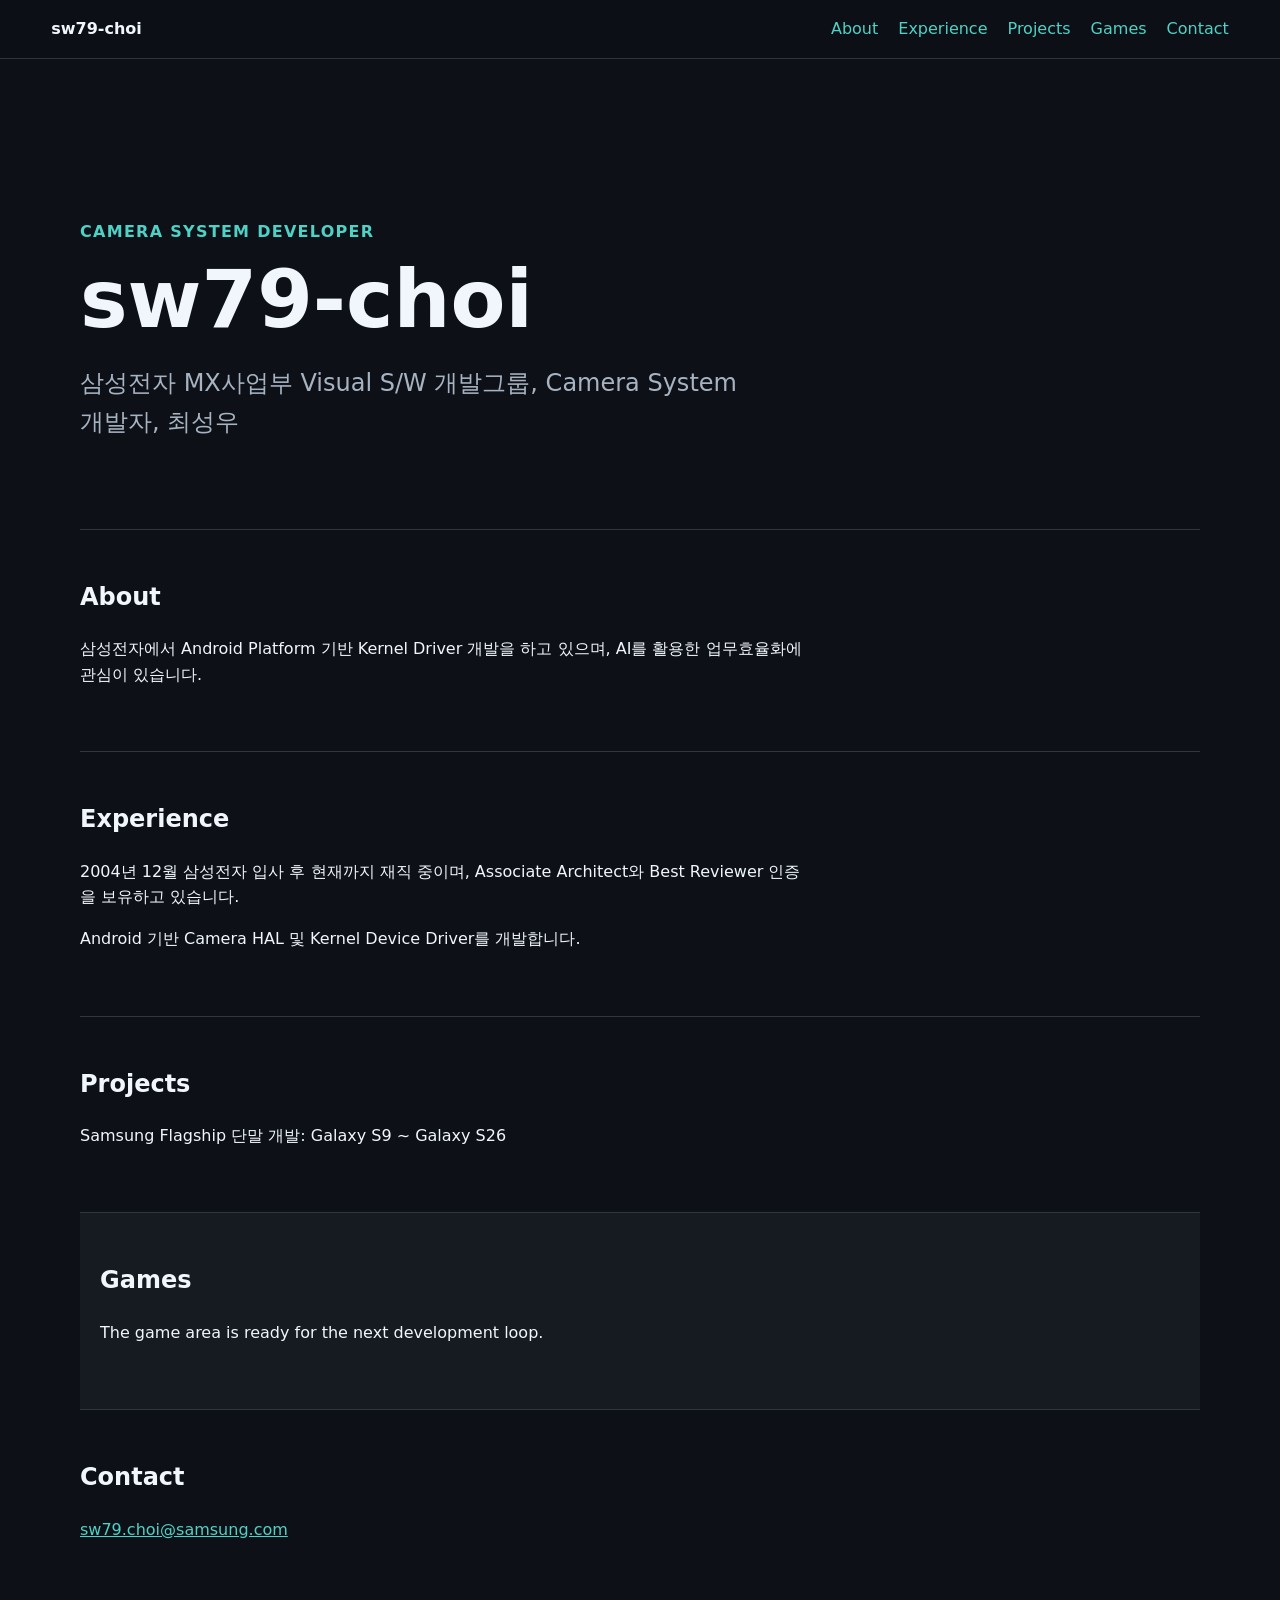
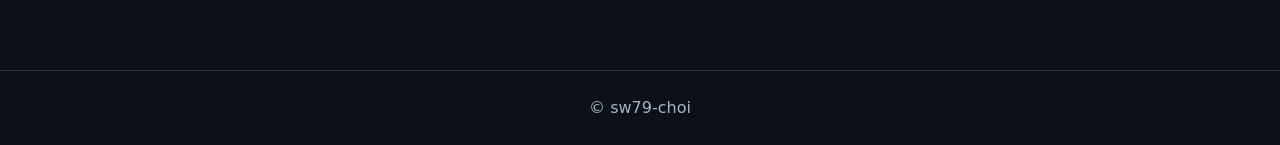
==== index.html @ a6afb8ab "Build responsive professional site skeleton" ====
<!doctype html>
<html lang="en">
<head>
  <meta charset="utf-8">
  <meta name="viewport" content="width=device-width, initial-scale=1">
  <meta name="description" content="sw79-choi professional profile and games">
  <title>sw79-choi | Camera System Developer</title>
  <link rel="stylesheet" href="styles.css">
</head>
<body>
  <header class="site-header">
    <a class="brand" href="#top">sw79-choi</a>
    <nav aria-label="Primary navigation">
      <a href="#about">About</a>
      <a href="#experience">Experience</a>
      <a href="#projects">Projects</a>
      <a href="#games">Games</a>
      <a href="#contact">Contact</a>
    </nav>
  </header>

  <main id="top">
    <section class="hero" aria-labelledby="hero-title">
      <p class="eyebrow">Camera System Developer</p>
      <h1 id="hero-title">sw79-choi</h1>
      <p class="lede">삼성전자 MX사업부 Visual S/W 개발그룹, Camera System 개발자, 최성우</p>
    </section>

    <section id="about" class="content-section" aria-labelledby="about-title">
      <h2 id="about-title">About</h2>
      <p>삼성전자에서 Android Platform 기반 Kernel Driver 개발을 하고 있으며, AI를 활용한 업무효율화에 관심이 있습니다.</p>
    </section>

    <section id="experience" class="content-section" aria-labelledby="experience-title">
      <h2 id="experience-title">Experience</h2>
      <p>2004년 12월 삼성전자 입사 후 현재까지 재직 중이며, Associate Architect와 Best Reviewer 인증을 보유하고 있습니다.</p>
      <p>Android 기반 Camera HAL 및 Kernel Device Driver를 개발합니다.</p>
    </section>

    <section id="projects" class="content-section" aria-labelledby="projects-title">
      <h2 id="projects-title">Projects</h2>
      <p>Samsung Flagship 단말 개발: Galaxy S9 ~ Galaxy S26</p>
    </section>

    <section id="games" class="content-section game-placeholder" aria-labelledby="games-title">
      <h2 id="games-title">Games</h2>
      <p>The game area is ready for the next development loop.</p>
    </section>

    <section id="contact" class="content-section" aria-labelledby="contact-title">
      <h2 id="contact-title">Contact</h2>
      <p><a href="mailto:sw79.choi@samsung.com">sw79.choi@samsung.com</a></p>
    </section>
  </main>

  <footer class="site-footer">&copy; sw79-choi</footer>
  <script src="script.js" defer></script>
</body>
</html>
---- styles.css ----
:root {
  color-scheme: dark;
  --background: #0d1117;
  --surface: #161b22;
  --text: #f0f6fc;
  --muted: #a8b3c2;
  --accent: #4fd1c5;
  --border: #30363d;
}

* {
  box-sizing: border-box;
}

html {
  scroll-behavior: smooth;
}

body {
  margin: 0;
  background: var(--background);
  color: var(--text);
  font: 16px/1.6 system-ui, -apple-system, BlinkMacSystemFont, "Segoe UI", sans-serif;
}

a {
  color: var(--accent);
}

.site-header {
  align-items: center;
  border-bottom: 1px solid var(--border);
  display: flex;
  gap: 1.5rem;
  justify-content: space-between;
  padding: 1rem clamp(1rem, 4vw, 4rem);
  position: sticky;
  top: 0;
  background: rgba(13, 17, 23, 0.96);
  z-index: 1;
}

.brand {
  color: var(--text);
  font-weight: 700;
  text-decoration: none;
}

nav {
  display: flex;
  flex-wrap: wrap;
  gap: 0.75rem 1.25rem;
  justify-content: flex-end;
}

nav a {
  text-decoration: none;
}

main {
  margin: 0 auto;
  max-width: 72rem;
  padding: 0 1rem 4rem;
}

.hero {
  min-height: 50vh;
  padding: clamp(4rem, 12vw, 9rem) 0 4rem;
}

.eyebrow {
  color: var(--accent);
  font-weight: 700;
  letter-spacing: 0.08em;
  text-transform: uppercase;
}

h1 {
  font-size: clamp(2.5rem, 8vw, 5rem);
  line-height: 1;
  margin: 0;
}

h2 {
  margin-top: 0;
}

.lede {
  color: var(--muted);
  font-size: clamp(1.1rem, 2.5vw, 1.5rem);
  max-width: 42rem;
}

.content-section {
  border-top: 1px solid var(--border);
  padding: 3rem 0;
}

.content-section p {
  max-width: 46rem;
}

.game-placeholder {
  background: var(--surface);
  padding-left: 1.25rem;
  padding-right: 1.25rem;
}

.site-footer {
  border-top: 1px solid var(--border);
  color: var(--muted);
  padding: 1.5rem 1rem;
  text-align: center;
}

@media (max-width: 48rem) {
  .site-header {
    align-items: flex-start;
    flex-direction: column;
    gap: 0.75rem;
  }

  nav {
    justify-content: flex-start;
  }
}
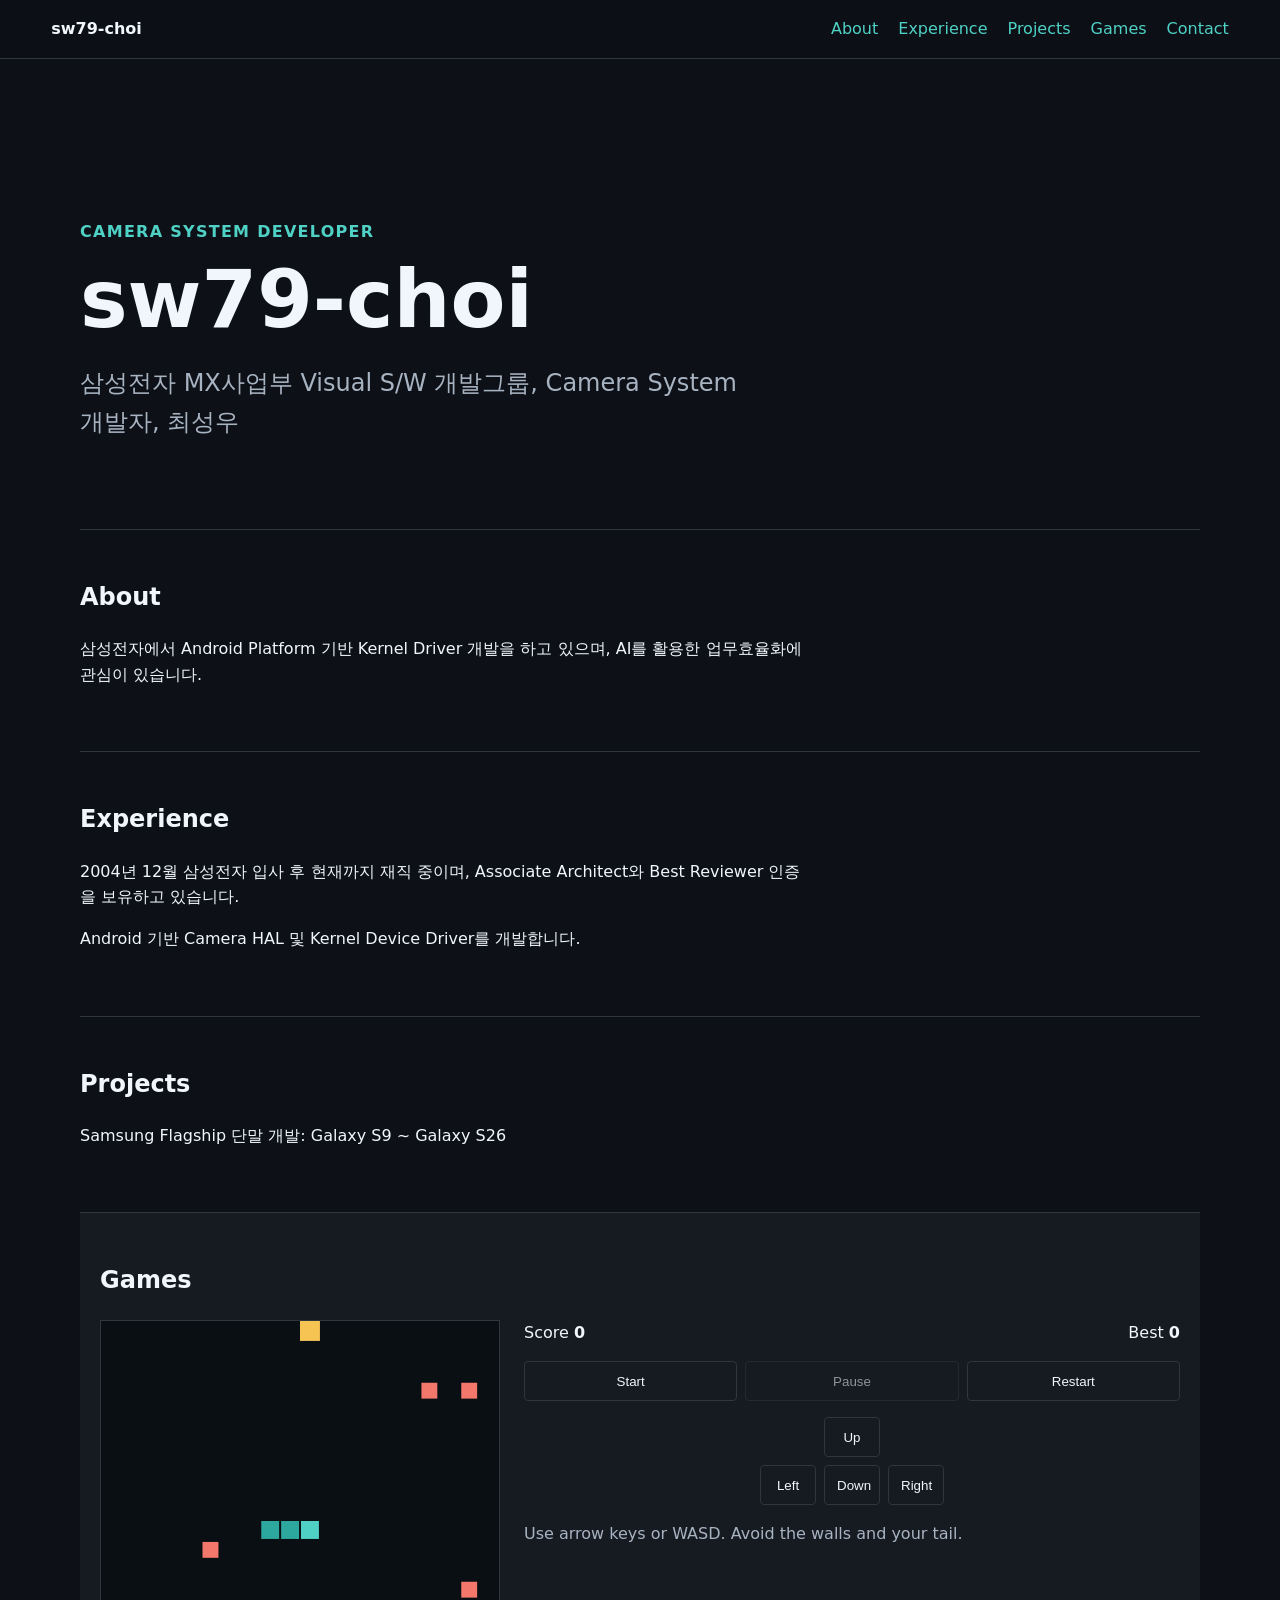
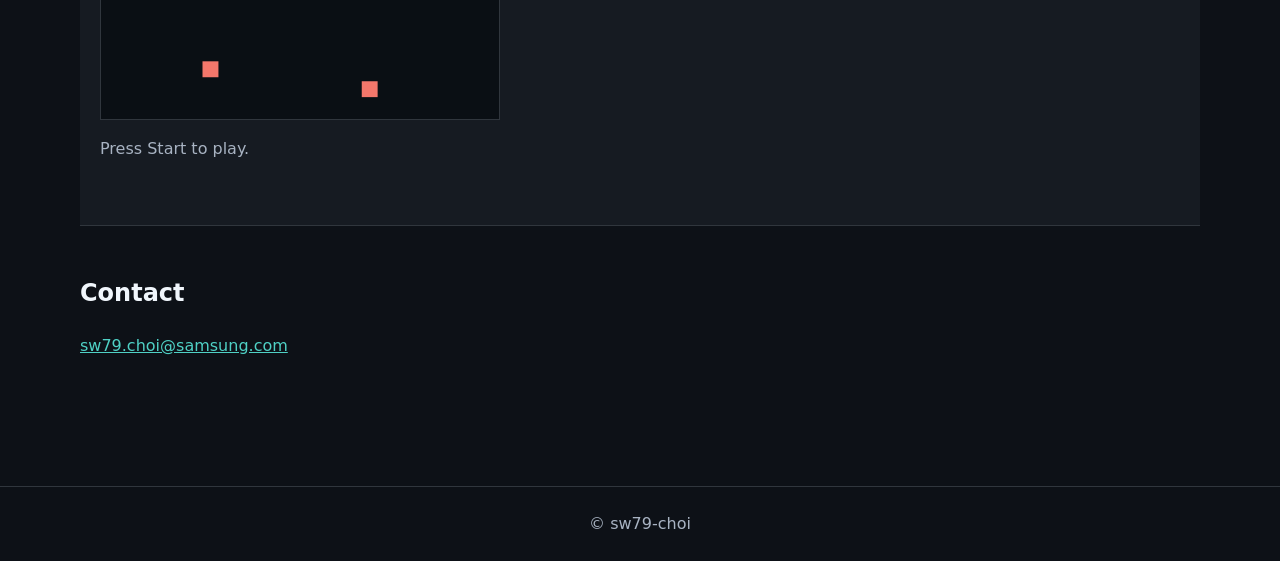
==== commit ca8edc9e: "Complete responsive worm game experience" ====
--- a/index.html
+++ b/index.html
@@ -42,9 +42,32 @@
       <p>Samsung Flagship 단말 개발: Galaxy S9 ~ Galaxy S26</p>
     </section>
 
-    <section id="games" class="content-section game-placeholder" aria-labelledby="games-title">
+    <section id="games" class="content-section game-section" aria-labelledby="games-title">
       <h2 id="games-title">Games</h2>
-      <p>The game area is ready for the next development loop.</p>
+      <div class="game-layout">
+        <div class="game-board-wrap">
+          <canvas id="game-board" width="400" height="400" aria-label="Worm game board"></canvas>
+          <p id="game-status" class="game-status" aria-live="polite">Press Start to play.</p>
+        </div>
+        <div class="game-panel">
+          <div class="score-row" aria-label="Game scores">
+            <span>Score <strong id="score">0</strong></span>
+            <span>Best <strong id="high-score">0</strong></span>
+          </div>
+          <div class="game-actions">
+            <button id="start-game" type="button">Start</button>
+            <button id="pause-game" type="button" disabled>Pause</button>
+            <button id="restart-game" type="button">Restart</button>
+          </div>
+          <div class="direction-pad" aria-label="Touch controls">
+            <button type="button" data-direction="up" aria-label="Move up">Up</button>
+            <button type="button" data-direction="left" aria-label="Move left">Left</button>
+            <button type="button" data-direction="down" aria-label="Move down">Down</button>
+            <button type="button" data-direction="right" aria-label="Move right">Right</button>
+          </div>
+          <p class="game-help">Use arrow keys or WASD. Avoid the walls and your tail.</p>
+        </div>
+      </div>
     </section>
 
     <section id="contact" class="content-section" aria-labelledby="contact-title">
--- a/styles.css
+++ b/styles.css
@@ -100,10 +100,98 @@
   max-width: 46rem;
 }
 
-.game-placeholder {
+.game-section {
   background: var(--surface);
   padding-left: 1.25rem;
   padding-right: 1.25rem;
+}
+
+.game-layout {
+  align-items: start;
+  display: grid;
+  gap: 1.5rem;
+  grid-template-columns: minmax(0, 400px) minmax(12rem, 1fr);
+}
+
+.game-board-wrap {
+  min-width: 0;
+}
+
+#game-board {
+  background: #0a0f14;
+  border: 1px solid var(--border);
+  display: block;
+  height: auto;
+  max-width: 100%;
+  touch-action: none;
+  width: 400px;
+}
+
+.game-status,
+.game-help {
+  color: var(--muted);
+}
+
+.score-row {
+  display: flex;
+  flex-wrap: wrap;
+  gap: 1rem 2rem;
+  justify-content: space-between;
+}
+
+.game-actions,
+.direction-pad {
+  display: grid;
+  gap: 0.5rem;
+  margin-top: 1rem;
+}
+
+.game-actions {
+  grid-template-columns: repeat(3, minmax(0, 1fr));
+}
+
+.direction-pad {
+  grid-template-columns: repeat(3, minmax(0, 3.5rem));
+  justify-content: center;
+}
+
+.direction-pad button:first-child {
+  grid-column: 2;
+}
+
+.direction-pad button:nth-child(2) {
+  grid-column: 1;
+  grid-row: 2;
+}
+
+.direction-pad button:nth-child(3) {
+  grid-column: 2;
+  grid-row: 2;
+}
+
+.direction-pad button:nth-child(4) {
+  grid-column: 3;
+  grid-row: 2;
+}
+
+button {
+  background: transparent;
+  border: 1px solid var(--border);
+  border-radius: 4px;
+  color: var(--text);
+  cursor: pointer;
+  min-height: 2.5rem;
+  padding: 0.5rem 0.75rem;
+}
+
+button:hover,
+button:focus-visible {
+  border-color: var(--accent);
+}
+
+button:disabled {
+  cursor: not-allowed;
+  opacity: 0.55;
 }
 
 .site-footer {
@@ -123,4 +211,8 @@
   nav {
     justify-content: flex-start;
   }
-}
+
+  .game-layout {
+    grid-template-columns: 1fr;
+  }
+}
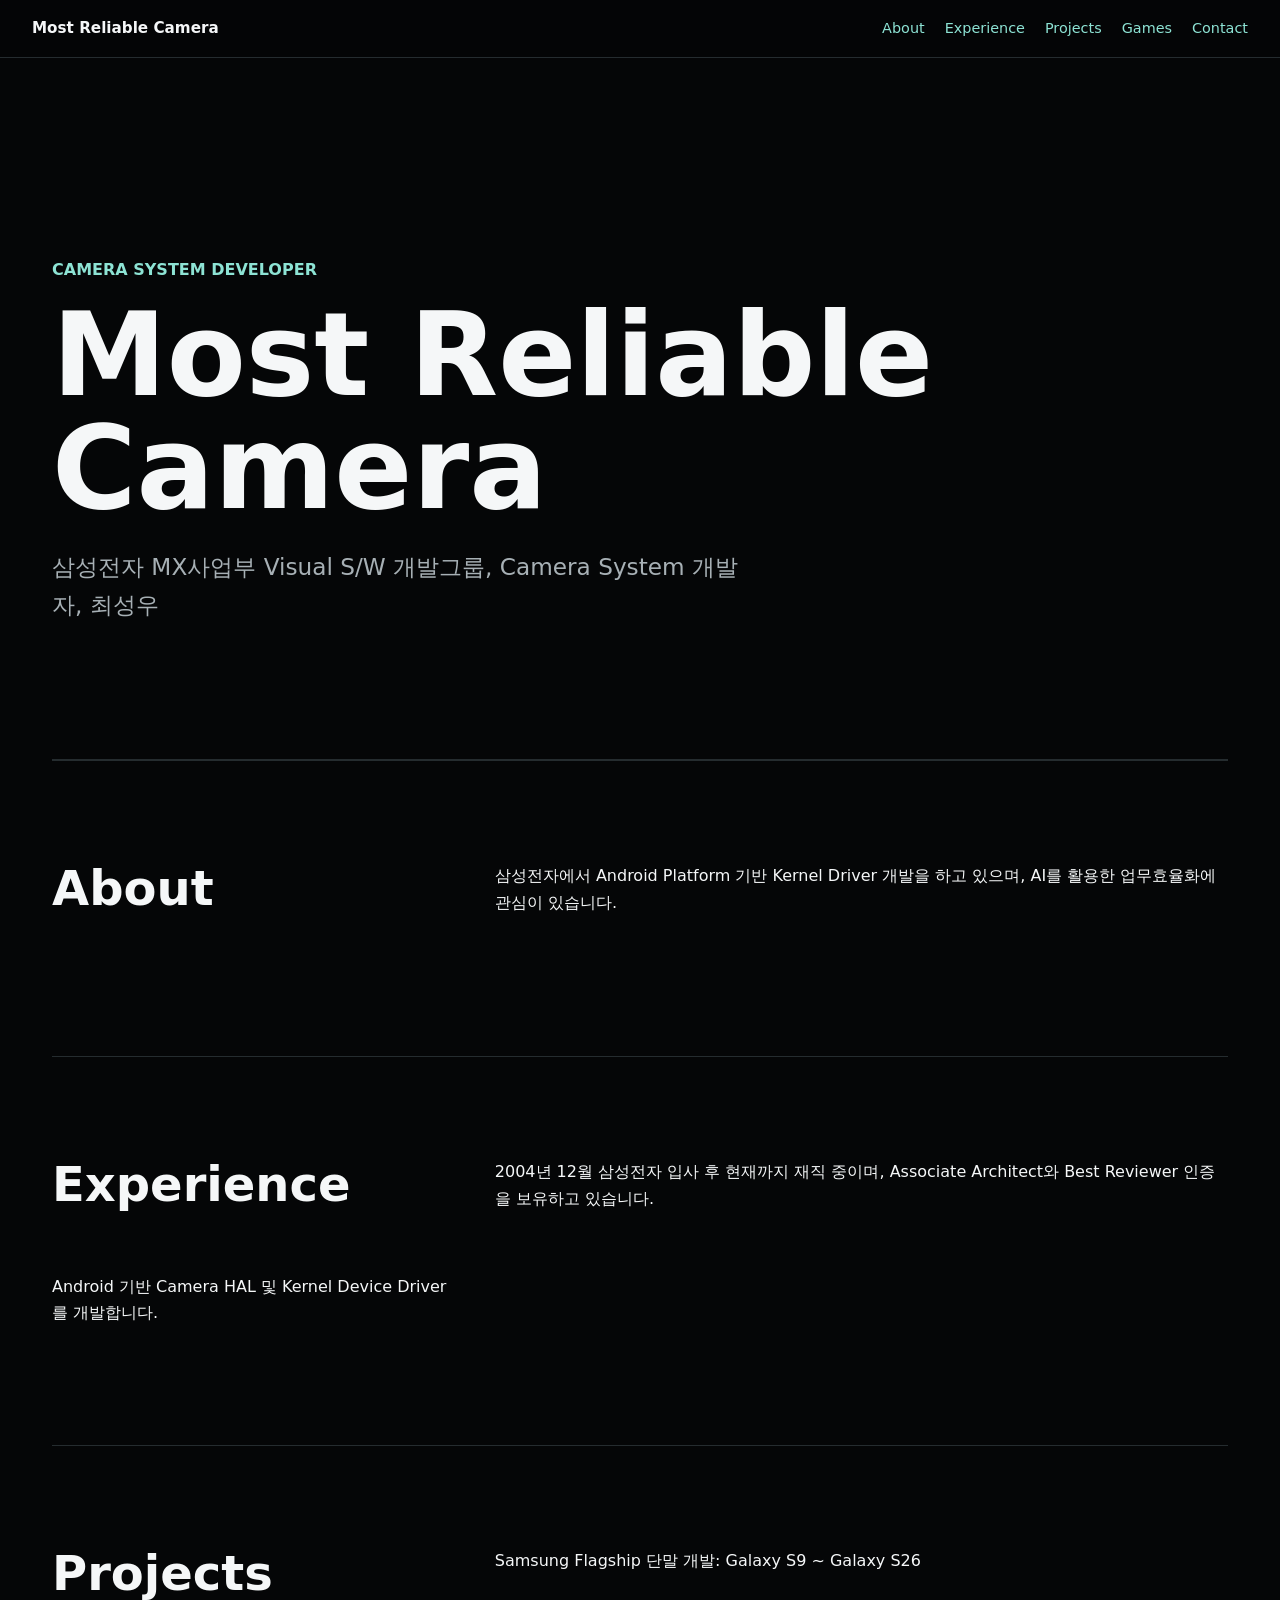
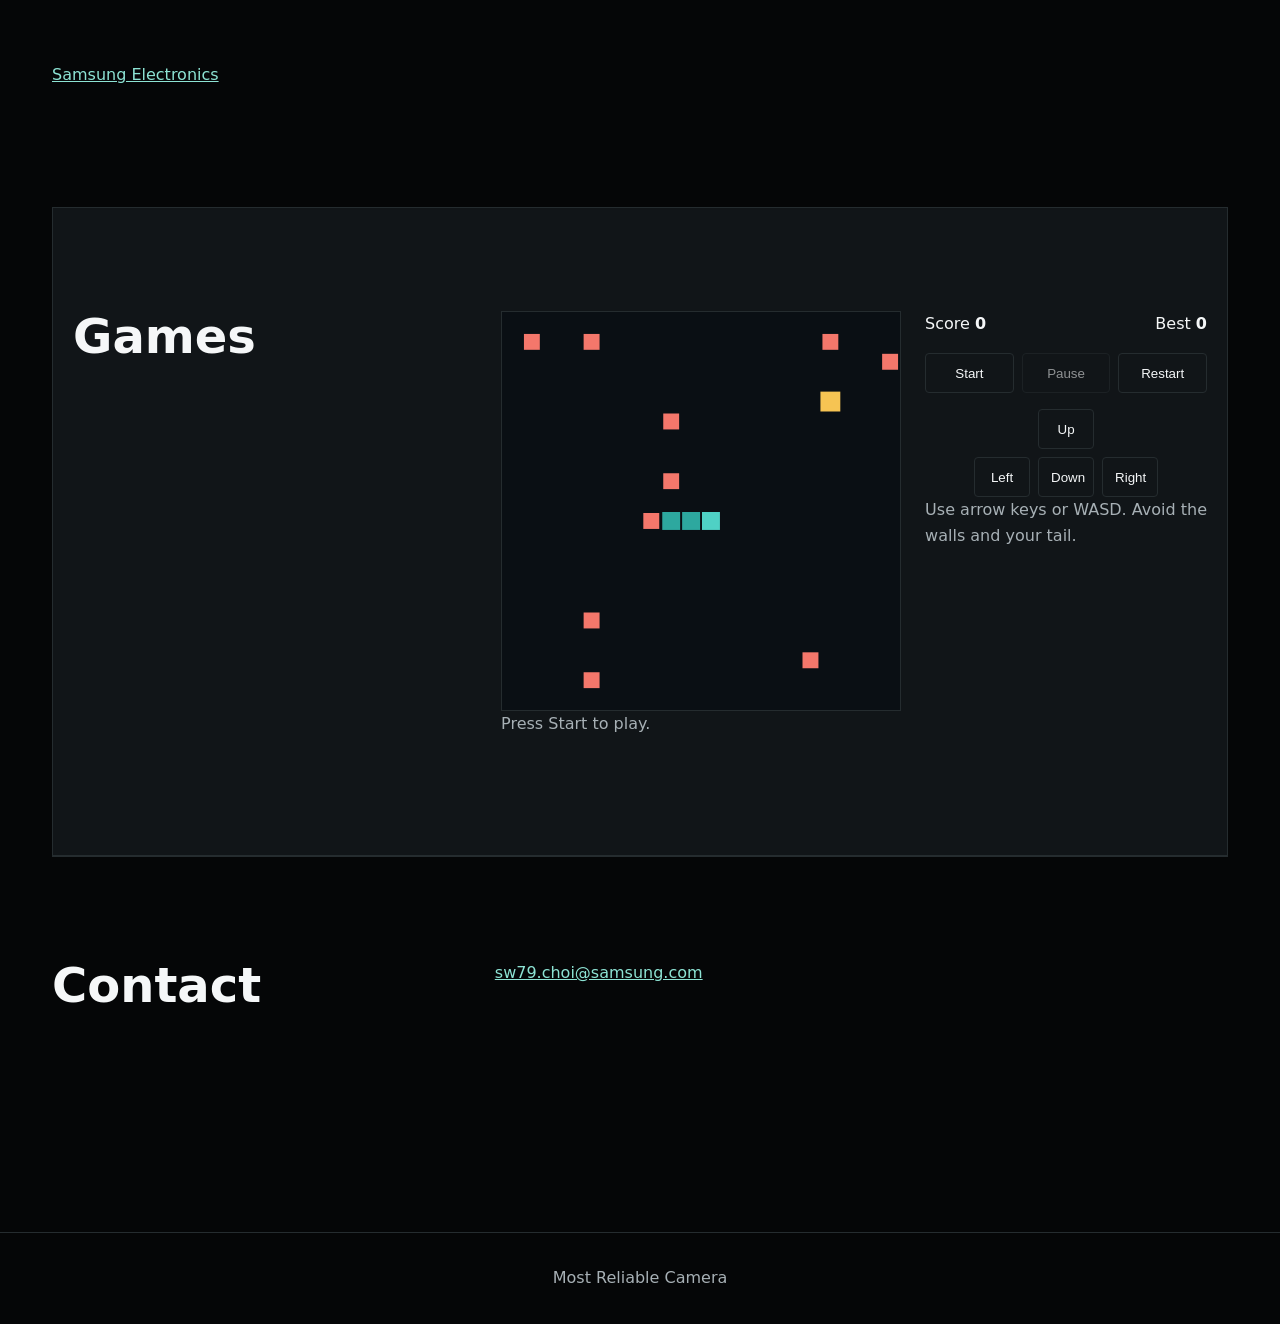
==== commit 4acca690: "Apply homepage and game refinements" ====
--- a/index.html
+++ b/index.html
@@ -3,13 +3,13 @@
 <head>
   <meta charset="utf-8">
   <meta name="viewport" content="width=device-width, initial-scale=1">
-  <meta name="description" content="sw79-choi professional profile and games">
-  <title>sw79-choi | Camera System Developer</title>
+  <meta name="description" content="Most Reliable Camera professional profile and games">
+  <title>Most Reliable Camera</title>
   <link rel="stylesheet" href="styles.css">
 </head>
 <body>
   <header class="site-header">
-    <a class="brand" href="#top">sw79-choi</a>
+    <a class="brand" href="#top">Most Reliable Camera</a>
     <nav aria-label="Primary navigation">
       <a href="#about">About</a>
       <a href="#experience">Experience</a>
@@ -22,7 +22,7 @@
   <main id="top">
     <section class="hero" aria-labelledby="hero-title">
       <p class="eyebrow">Camera System Developer</p>
-      <h1 id="hero-title">sw79-choi</h1>
+      <h1 id="hero-title">Most Reliable Camera</h1>
       <p class="lede">삼성전자 MX사업부 Visual S/W 개발그룹, Camera System 개발자, 최성우</p>
     </section>
 
@@ -40,6 +40,7 @@
     <section id="projects" class="content-section" aria-labelledby="projects-title">
       <h2 id="projects-title">Projects</h2>
       <p>Samsung Flagship 단말 개발: Galaxy S9 ~ Galaxy S26</p>
+      <p><a href="https://www.samsung.com/sec/">Samsung Electronics</a></p>
     </section>
 
     <section id="games" class="content-section game-section" aria-labelledby="games-title">
@@ -76,7 +77,7 @@
     </section>
   </main>
 
-  <footer class="site-footer">&copy; sw79-choi</footer>
+  <footer class="site-footer">Most Reliable Camera</footer>
   <script src="script.js" defer></script>
 </body>
 </html>
--- a/styles.css
+++ b/styles.css
@@ -1,11 +1,12 @@
 :root {
   color-scheme: dark;
-  --background: #0d1117;
-  --surface: #161b22;
-  --text: #f0f6fc;
-  --muted: #a8b3c2;
-  --accent: #4fd1c5;
-  --border: #30363d;
+  --background: #050607;
+  --surface: #111518;
+  --text: #f5f7f8;
+  --muted: #a7b0b5;
+  --accent: #8de3d4;
+  --warm: #f6c453;
+  --border: #252c2f;
 }
 
 * {
@@ -20,7 +21,7 @@
   margin: 0;
   background: var(--background);
   color: var(--text);
-  font: 16px/1.6 system-ui, -apple-system, BlinkMacSystemFont, "Segoe UI", sans-serif;
+  font: 16px/1.65 system-ui, -apple-system, BlinkMacSystemFont, "Segoe UI", sans-serif;
 }
 
 a {
@@ -31,19 +32,22 @@
   align-items: center;
   border-bottom: 1px solid var(--border);
   display: flex;
-  gap: 1.5rem;
+  gap: 2rem;
   justify-content: space-between;
-  padding: 1rem clamp(1rem, 4vw, 4rem);
+  padding: 1rem max(1rem, calc((100vw - 76rem) / 2));
   position: sticky;
   top: 0;
-  background: rgba(13, 17, 23, 0.96);
+  background: rgba(5, 6, 7, 0.94);
+  backdrop-filter: blur(14px);
   z-index: 1;
 }
 
 .brand {
   color: var(--text);
-  font-weight: 700;
+  font-size: 0.95rem;
+  font-weight: 650;
   text-decoration: none;
+  white-space: nowrap;
 }
 
 nav {
@@ -51,6 +55,7 @@
   flex-wrap: wrap;
   gap: 0.75rem 1.25rem;
   justify-content: flex-end;
+  font-size: 0.9rem;
 }
 
 nav a {
@@ -59,51 +64,69 @@
 
 main {
   margin: 0 auto;
-  max-width: 72rem;
-  padding: 0 1rem 4rem;
+  max-width: 76rem;
+  padding: 0 1.25rem 5rem;
 }
 
 .hero {
-  min-height: 50vh;
-  padding: clamp(4rem, 12vw, 9rem) 0 4rem;
+  border-bottom: 1px solid var(--border);
+  display: grid;
+  min-height: min(78vh, 52rem);
+  padding: clamp(5rem, 14vw, 11rem) 0 clamp(4rem, 10vw, 8rem);
+  place-content: center start;
 }
 
 .eyebrow {
   color: var(--accent);
   font-weight: 700;
-  letter-spacing: 0.08em;
+  letter-spacing: 0;
   text-transform: uppercase;
 }
 
 h1 {
-  font-size: clamp(2.5rem, 8vw, 5rem);
-  line-height: 1;
+  font-size: clamp(3.25rem, 9vw, 8rem);
+  letter-spacing: 0;
+  line-height: 0.98;
   margin: 0;
+  max-width: 11ch;
 }
 
 h2 {
+  font-size: clamp(1.8rem, 4vw, 3rem);
+  letter-spacing: 0;
+  line-height: 1.05;
   margin-top: 0;
 }
 
 .lede {
   color: var(--muted);
-  font-size: clamp(1.1rem, 2.5vw, 1.5rem);
-  max-width: 42rem;
+  font-size: clamp(1.1rem, 2.2vw, 1.45rem);
+  margin-bottom: 0;
+  max-width: 44rem;
 }
 
 .content-section {
   border-top: 1px solid var(--border);
-  padding: 3rem 0;
+  display: grid;
+  gap: 1.5rem 3rem;
+  grid-template-columns: minmax(12rem, 0.7fr) minmax(0, 1.3fr);
+  padding: clamp(4rem, 8vw, 7rem) 0;
 }
 
 .content-section p {
   max-width: 46rem;
+  margin-top: 0;
 }
 
 .game-section {
   background: var(--surface);
+  border: 1px solid var(--border);
   padding-left: 1.25rem;
   padding-right: 1.25rem;
+}
+
+.game-section h2 {
+  margin-left: 0;
 }
 
 .game-layout {
@@ -197,7 +220,7 @@
 .site-footer {
   border-top: 1px solid var(--border);
   color: var(--muted);
-  padding: 1.5rem 1rem;
+  padding: 2rem 1rem;
   text-align: center;
 }
 
@@ -212,6 +235,19 @@
     justify-content: flex-start;
   }
 
+  main {
+    padding-left: 1rem;
+    padding-right: 1rem;
+  }
+
+  .content-section {
+    display: block;
+  }
+
+  .content-section h2 {
+    margin-bottom: 1.25rem;
+  }
+
   .game-layout {
     grid-template-columns: 1fr;
   }
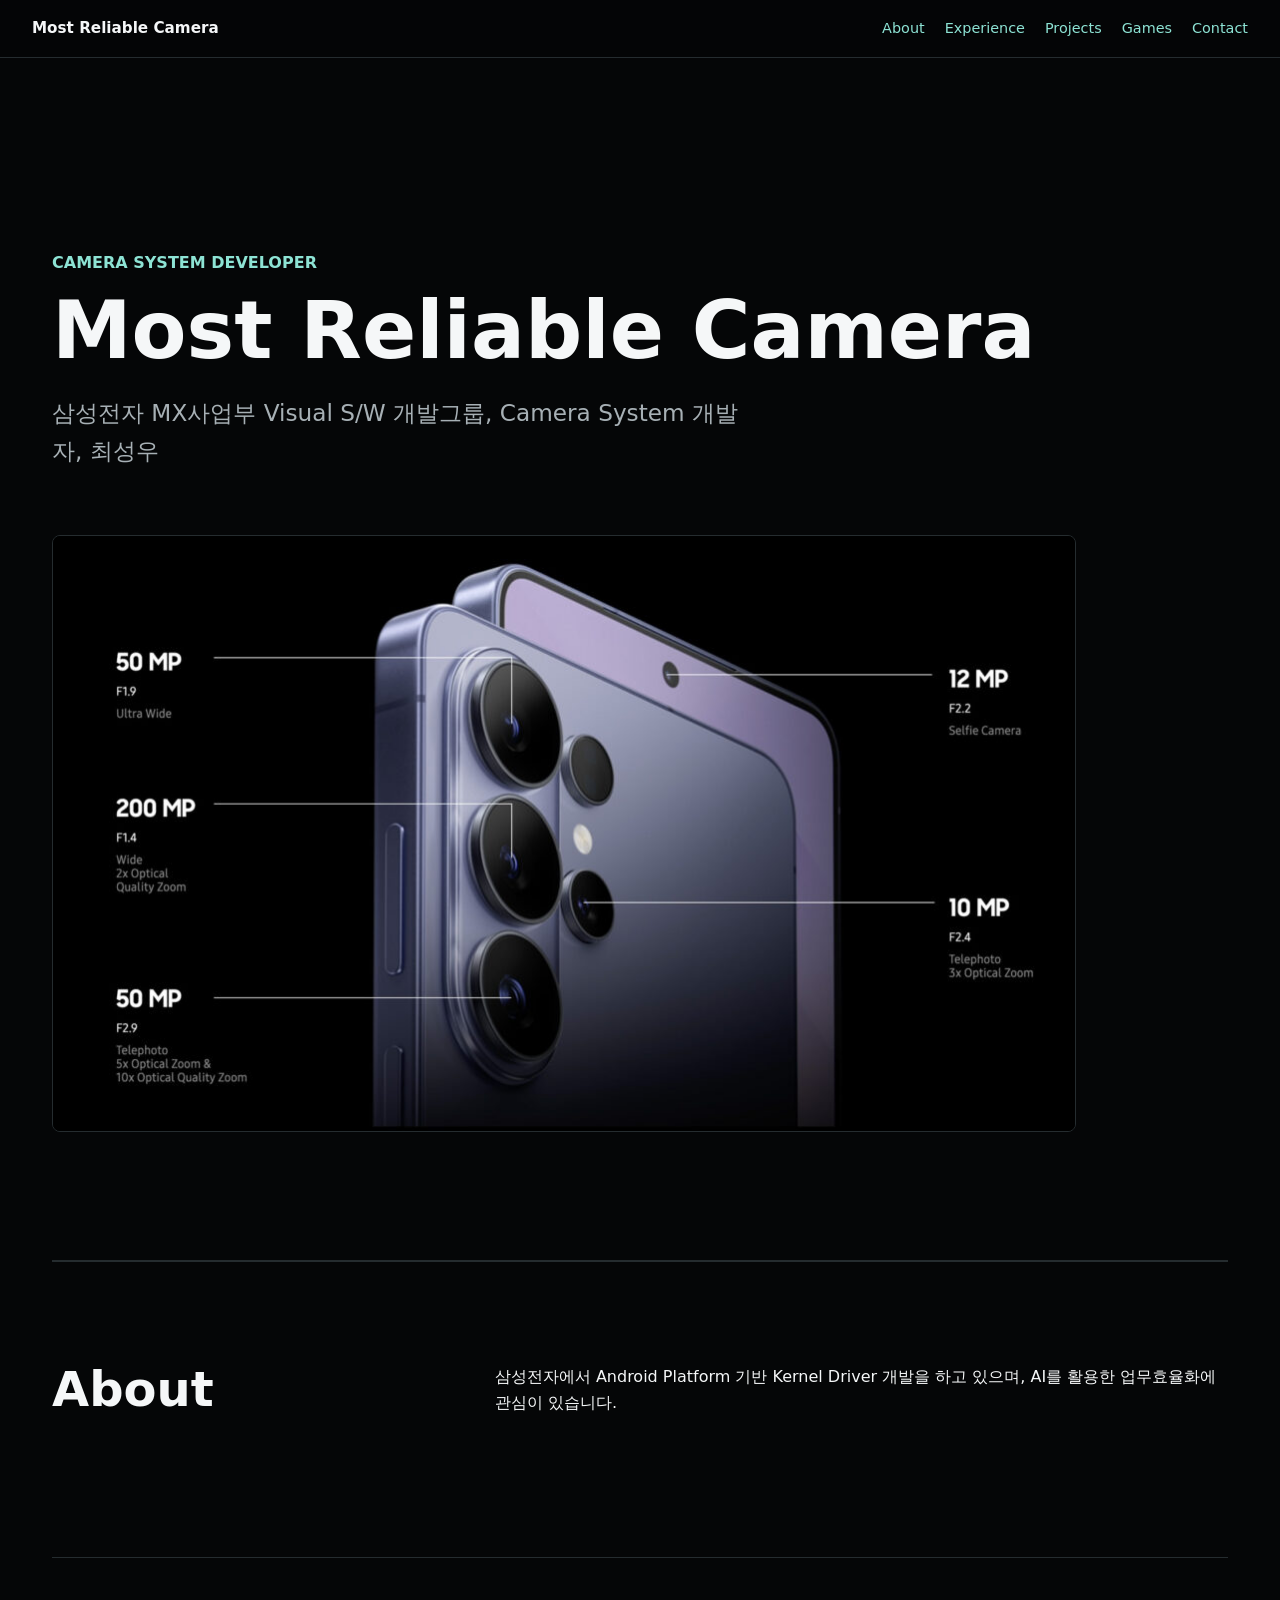
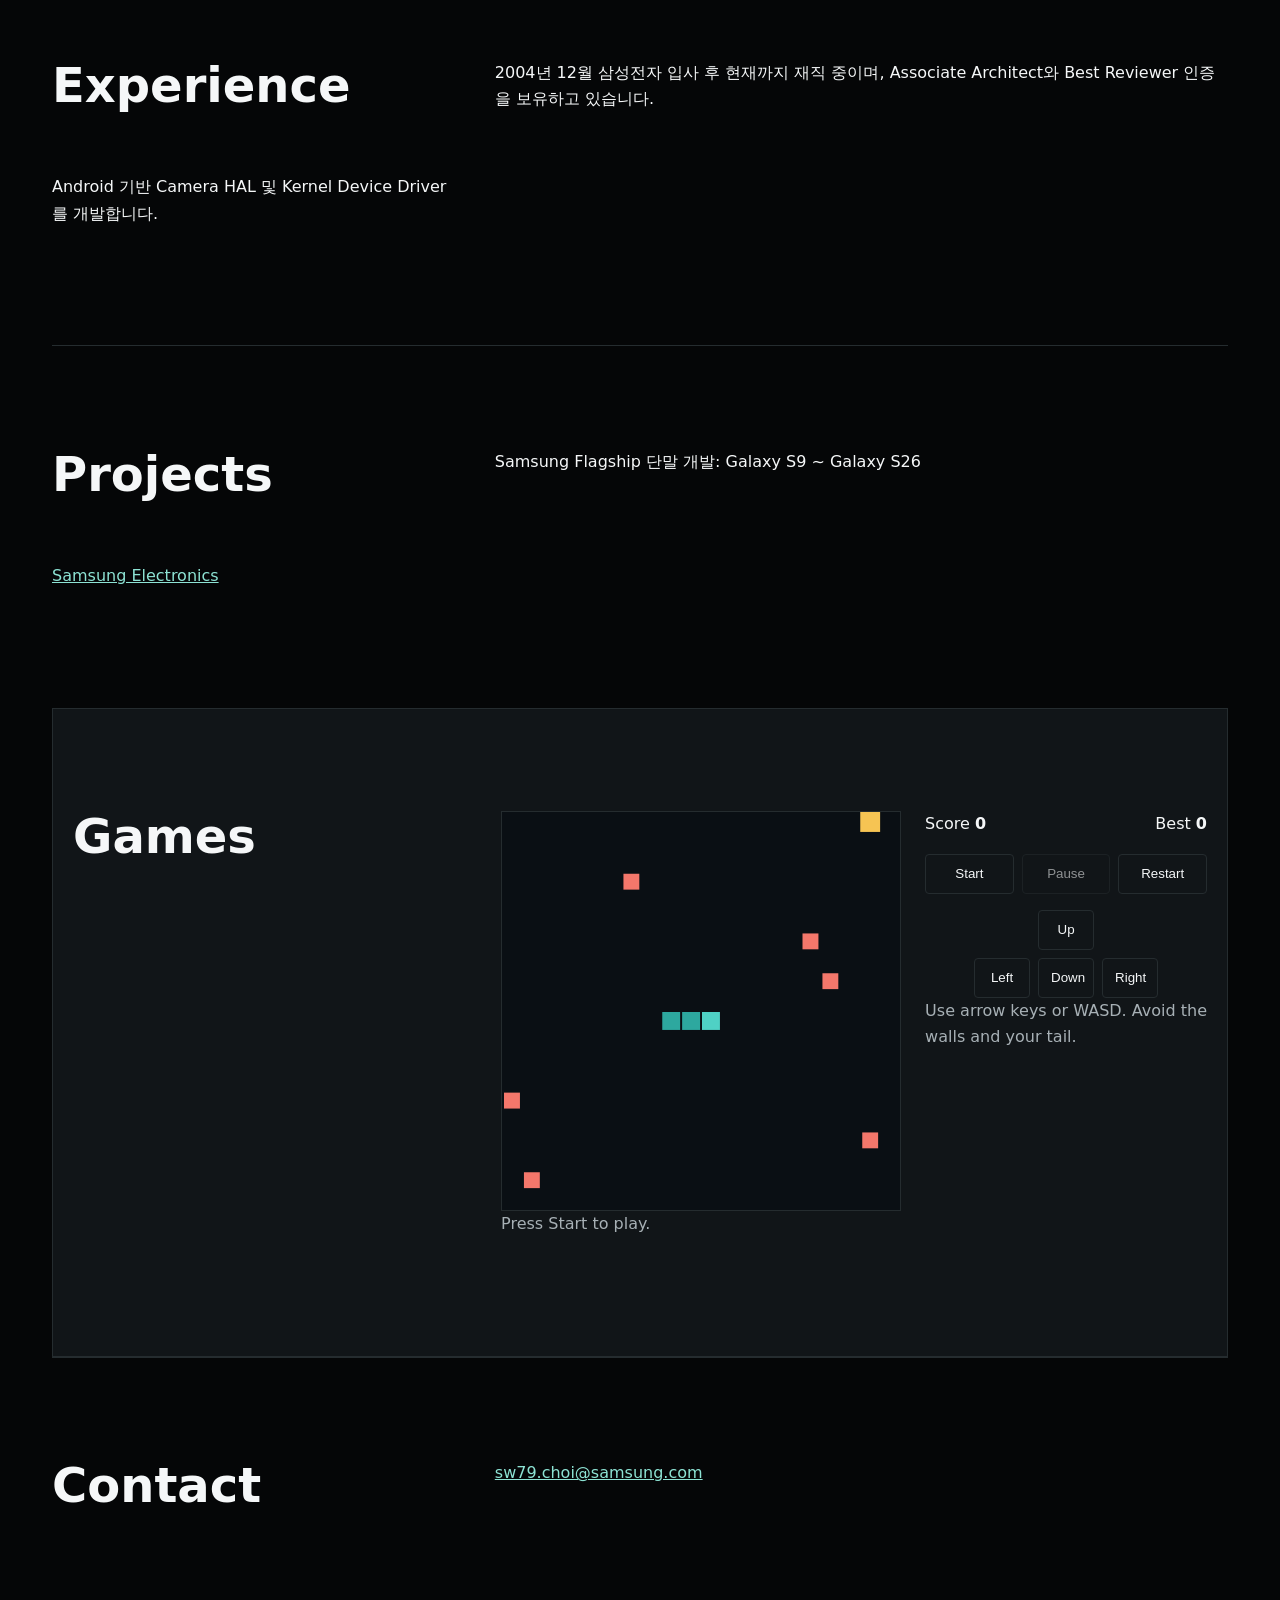
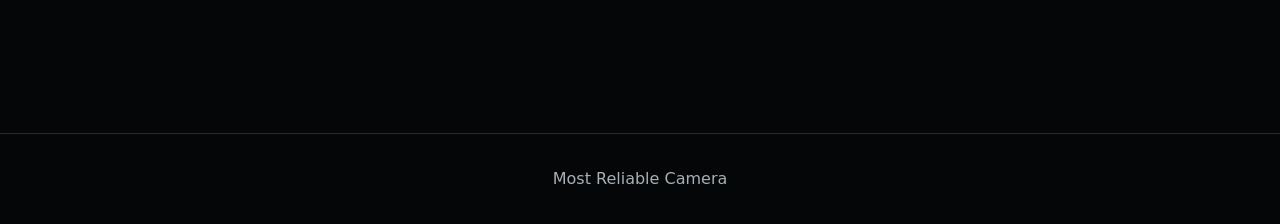
==== commit e4b34527: "Add camera hero image and single-line title" ====
--- a/index.html
+++ b/index.html
@@ -21,9 +21,14 @@
 
   <main id="top">
     <section class="hero" aria-labelledby="hero-title">
-      <p class="eyebrow">Camera System Developer</p>
-      <h1 id="hero-title">Most Reliable Camera</h1>
-      <p class="lede">삼성전자 MX사업부 Visual S/W 개발그룹, Camera System 개발자, 최성우</p>
+      <div class="hero-copy">
+        <p class="eyebrow">Camera System Developer</p>
+        <h1 id="hero-title">Most Reliable Camera</h1>
+        <p class="lede">삼성전자 MX사업부 Visual S/W 개발그룹, Camera System 개발자, 최성우</p>
+      </div>
+      <figure class="hero-media">
+        <img src="assets/samsung-S26-Ultra-camera-1024x597.jpg" alt="Samsung Galaxy S26 Ultra camera system">
+      </figure>
     </section>
 
     <section id="about" class="content-section" aria-labelledby="about-title">
--- a/styles.css
+++ b/styles.css
@@ -70,10 +70,29 @@
 
 .hero {
   border-bottom: 1px solid var(--border);
-  display: grid;
+  display: block;
   min-height: min(78vh, 52rem);
   padding: clamp(5rem, 14vw, 11rem) 0 clamp(4rem, 10vw, 8rem);
-  place-content: center start;
+}
+
+.hero-copy {
+  max-width: 76rem;
+}
+
+.hero-media {
+  margin: clamp(2rem, 5vw, 4rem) 0 0;
+  max-width: 64rem;
+}
+
+.hero-media img {
+  aspect-ratio: 1024 / 597;
+  border: 1px solid var(--border);
+  border-radius: 8px;
+  display: block;
+  height: auto;
+  max-width: 100%;
+  object-fit: cover;
+  width: 100%;
 }
 
 .eyebrow {
@@ -84,11 +103,12 @@
 }
 
 h1 {
-  font-size: clamp(3.25rem, 9vw, 8rem);
+  font-size: clamp(1.5rem, 7.8vw, 5rem);
   letter-spacing: 0;
   line-height: 0.98;
   margin: 0;
-  max-width: 11ch;
+  max-width: none;
+  white-space: nowrap;
 }
 
 h2 {
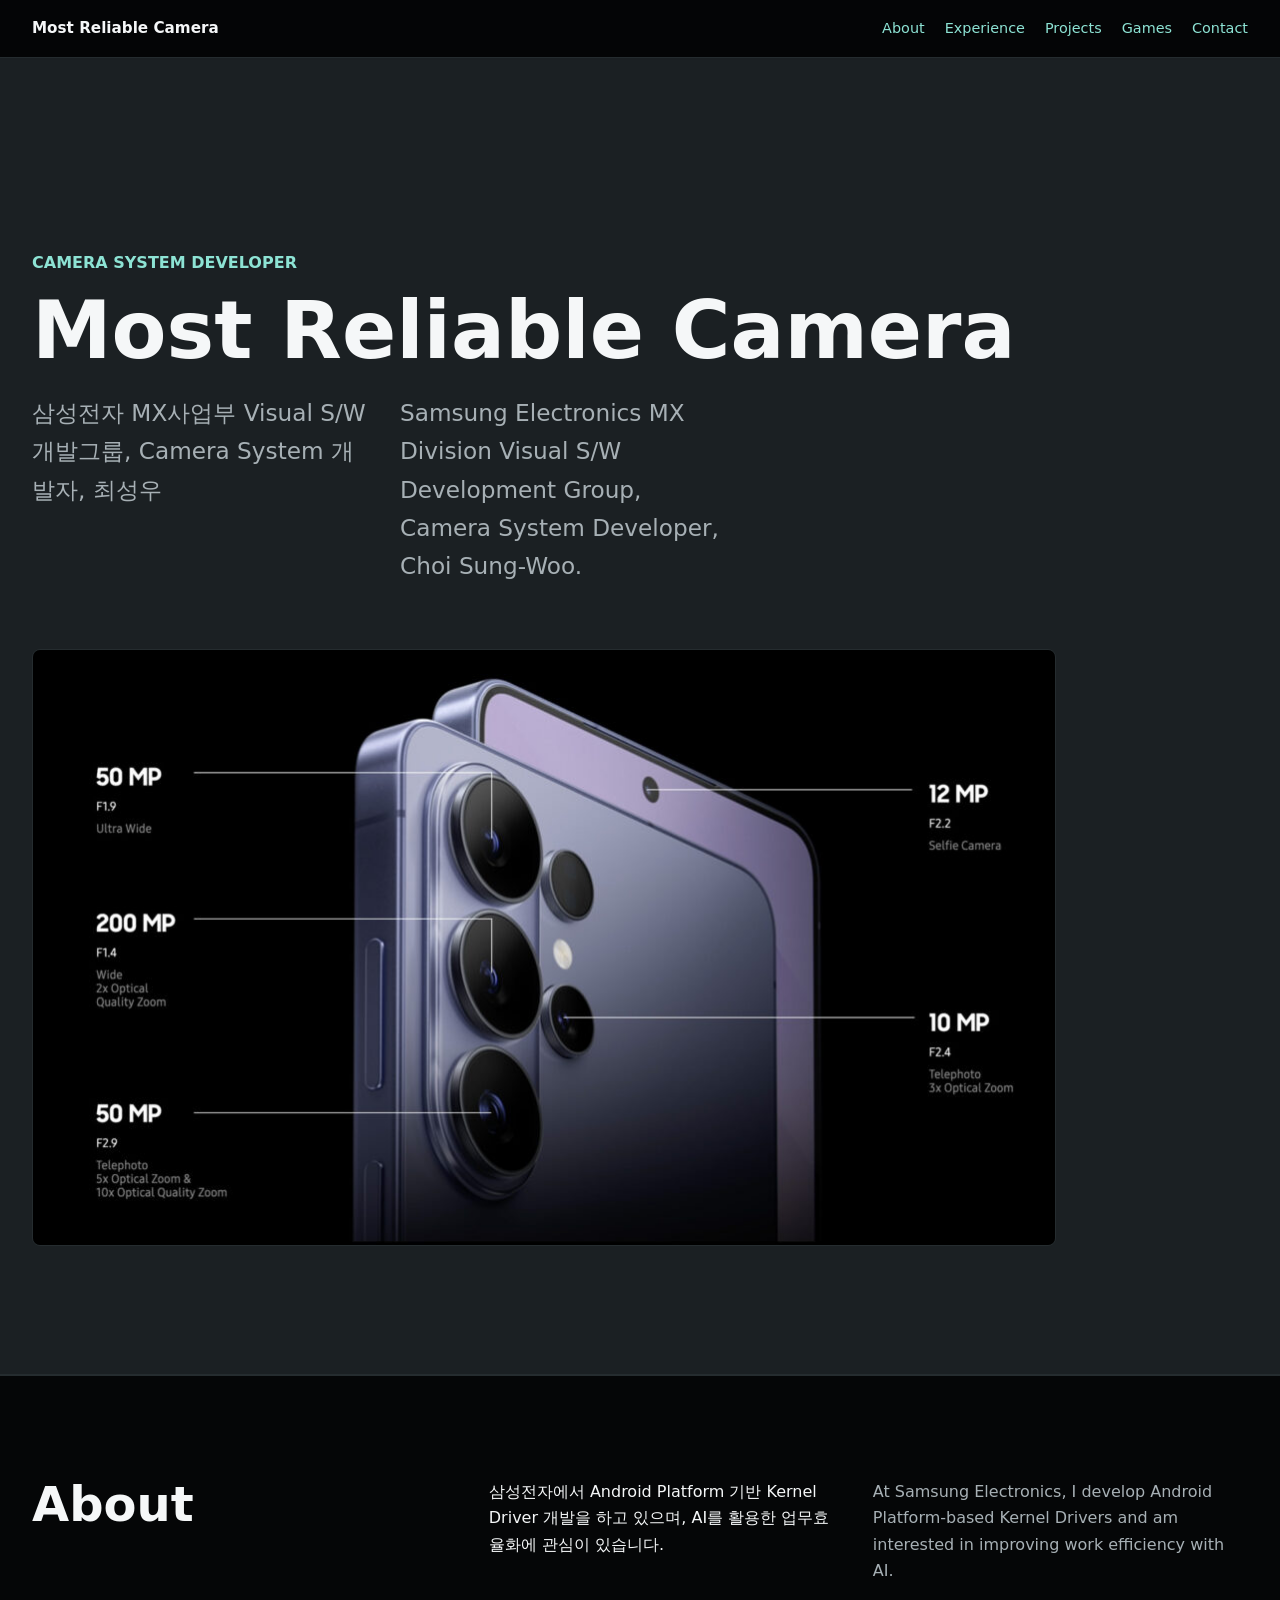
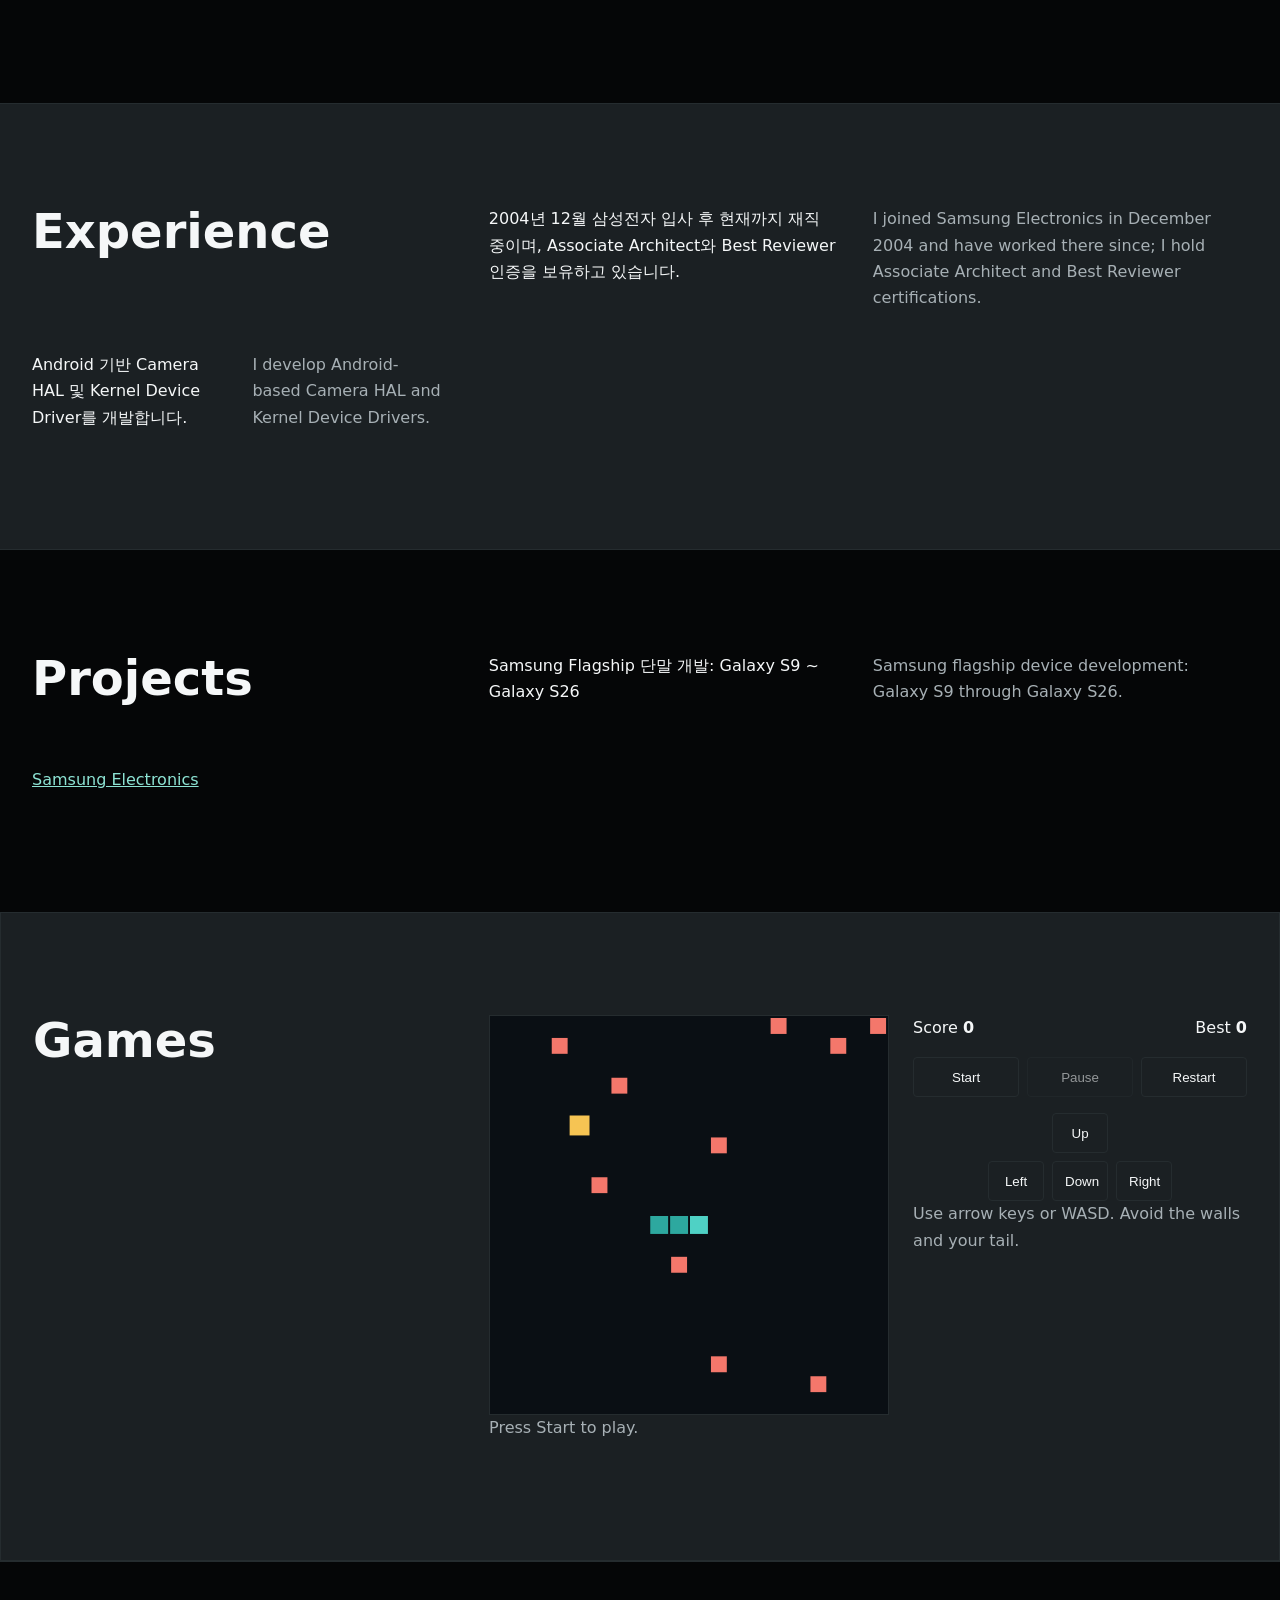
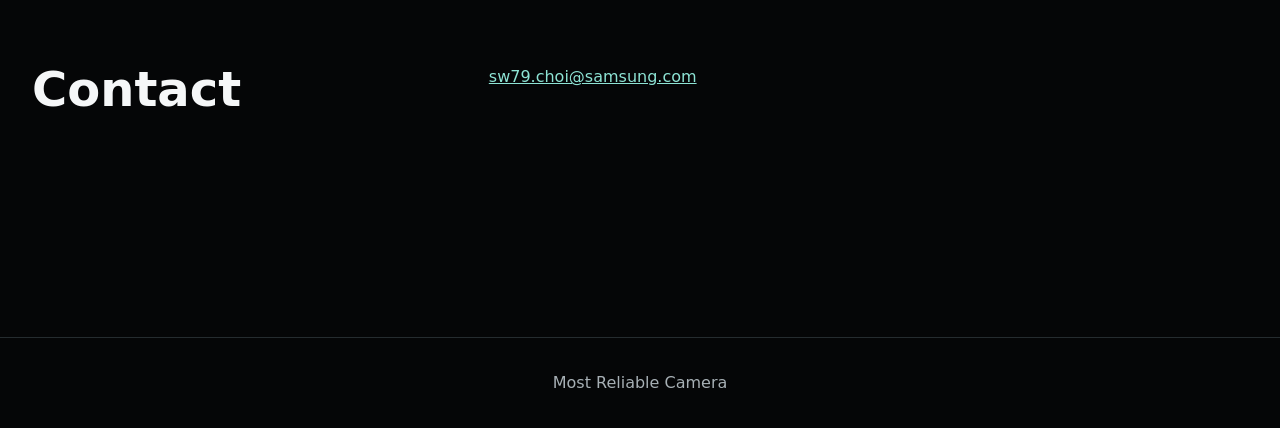
==== commit 5a3af049: "Update bilingual sections and alternating backgrounds" ====
--- a/index.html
+++ b/index.html
@@ -24,7 +24,10 @@
       <div class="hero-copy">
         <p class="eyebrow">Camera System Developer</p>
         <h1 id="hero-title">Most Reliable Camera</h1>
-        <p class="lede">삼성전자 MX사업부 Visual S/W 개발그룹, Camera System 개발자, 최성우</p>
+        <p class="lede bilingual-copy">
+          <span lang="ko">삼성전자 MX사업부 Visual S/W 개발그룹, Camera System 개발자, 최성우</span>
+          <span lang="en">Samsung Electronics MX Division Visual S/W Development Group, Camera System Developer, Choi Sung-Woo.</span>
+        </p>
       </div>
       <figure class="hero-media">
         <img src="assets/samsung-S26-Ultra-camera-1024x597.jpg" alt="Samsung Galaxy S26 Ultra camera system">
@@ -33,18 +36,30 @@
 
     <section id="about" class="content-section" aria-labelledby="about-title">
       <h2 id="about-title">About</h2>
-      <p>삼성전자에서 Android Platform 기반 Kernel Driver 개발을 하고 있으며, AI를 활용한 업무효율화에 관심이 있습니다.</p>
+      <p class="bilingual-copy">
+        <span lang="ko">삼성전자에서 Android Platform 기반 Kernel Driver 개발을 하고 있으며, AI를 활용한 업무효율화에 관심이 있습니다.</span>
+        <span lang="en">At Samsung Electronics, I develop Android Platform-based Kernel Drivers and am interested in improving work efficiency with AI.</span>
+      </p>
     </section>
 
     <section id="experience" class="content-section" aria-labelledby="experience-title">
       <h2 id="experience-title">Experience</h2>
-      <p>2004년 12월 삼성전자 입사 후 현재까지 재직 중이며, Associate Architect와 Best Reviewer 인증을 보유하고 있습니다.</p>
-      <p>Android 기반 Camera HAL 및 Kernel Device Driver를 개발합니다.</p>
+      <p class="bilingual-copy">
+        <span lang="ko">2004년 12월 삼성전자 입사 후 현재까지 재직 중이며, Associate Architect와 Best Reviewer 인증을 보유하고 있습니다.</span>
+        <span lang="en">I joined Samsung Electronics in December 2004 and have worked there since; I hold Associate Architect and Best Reviewer certifications.</span>
+      </p>
+      <p class="bilingual-copy">
+        <span lang="ko">Android 기반 Camera HAL 및 Kernel Device Driver를 개발합니다.</span>
+        <span lang="en">I develop Android-based Camera HAL and Kernel Device Drivers.</span>
+      </p>
     </section>
 
     <section id="projects" class="content-section" aria-labelledby="projects-title">
       <h2 id="projects-title">Projects</h2>
-      <p>Samsung Flagship 단말 개발: Galaxy S9 ~ Galaxy S26</p>
+      <p class="bilingual-copy">
+        <span lang="ko">Samsung Flagship 단말 개발: Galaxy S9 ~ Galaxy S26</span>
+        <span lang="en">Samsung flagship device development: Galaxy S9 through Galaxy S26.</span>
+      </p>
       <p><a href="https://www.samsung.com/sec/">Samsung Electronics</a></p>
     </section>
 
--- a/styles.css
+++ b/styles.css
@@ -7,6 +7,7 @@
   --accent: #8de3d4;
   --warm: #f6c453;
   --border: #252c2f;
+  --section-gray: #1b2023;
 }
 
 * {
@@ -64,15 +65,34 @@
 
 main {
   margin: 0 auto;
-  max-width: 76rem;
-  padding: 0 1.25rem 5rem;
+  max-width: none;
+  padding: 0 0 5rem;
 }
 
 .hero {
+  background: var(--section-gray);
   border-bottom: 1px solid var(--border);
   display: block;
   min-height: min(78vh, 52rem);
   padding: clamp(5rem, 14vw, 11rem) 0 clamp(4rem, 10vw, 8rem);
+  padding-left: max(1.25rem, calc((100vw - 76rem) / 2));
+  padding-right: max(1.25rem, calc((100vw - 76rem) / 2));
+}
+
+.content-section {
+  padding-left: max(1.25rem, calc((100vw - 76rem) / 2));
+  padding-right: max(1.25rem, calc((100vw - 76rem) / 2));
+}
+
+#about,
+#projects,
+#contact {
+  background: var(--background);
+}
+
+#experience,
+#games {
+  background: var(--section-gray);
 }
 
 .hero-copy {
@@ -125,12 +145,24 @@
   max-width: 44rem;
 }
 
+.bilingual-copy {
+  display: grid;
+  gap: 0.5rem 2rem;
+  grid-template-columns: repeat(2, minmax(0, 1fr));
+}
+
+.bilingual-copy [lang="en"] {
+  color: var(--muted);
+}
+
 .content-section {
   border-top: 1px solid var(--border);
   display: grid;
   gap: 1.5rem 3rem;
   grid-template-columns: minmax(12rem, 0.7fr) minmax(0, 1.3fr);
   padding: clamp(4rem, 8vw, 7rem) 0;
+  padding-left: max(1.25rem, calc((100vw - 76rem) / 2));
+  padding-right: max(1.25rem, calc((100vw - 76rem) / 2));
 }
 
 .content-section p {
@@ -139,10 +171,7 @@
 }
 
 .game-section {
-  background: var(--surface);
   border: 1px solid var(--border);
-  padding-left: 1.25rem;
-  padding-right: 1.25rem;
 }
 
 .game-section h2 {
@@ -256,8 +285,8 @@
   }
 
   main {
-    padding-left: 1rem;
-    padding-right: 1rem;
+    padding-left: 0;
+    padding-right: 0;
   }
 
   .content-section {
@@ -268,6 +297,15 @@
     margin-bottom: 1.25rem;
   }
 
+  .bilingual-copy {
+    display: block;
+  }
+
+  .bilingual-copy [lang="en"] {
+    display: block;
+    margin-top: 0.75rem;
+  }
+
   .game-layout {
     grid-template-columns: 1fr;
   }
